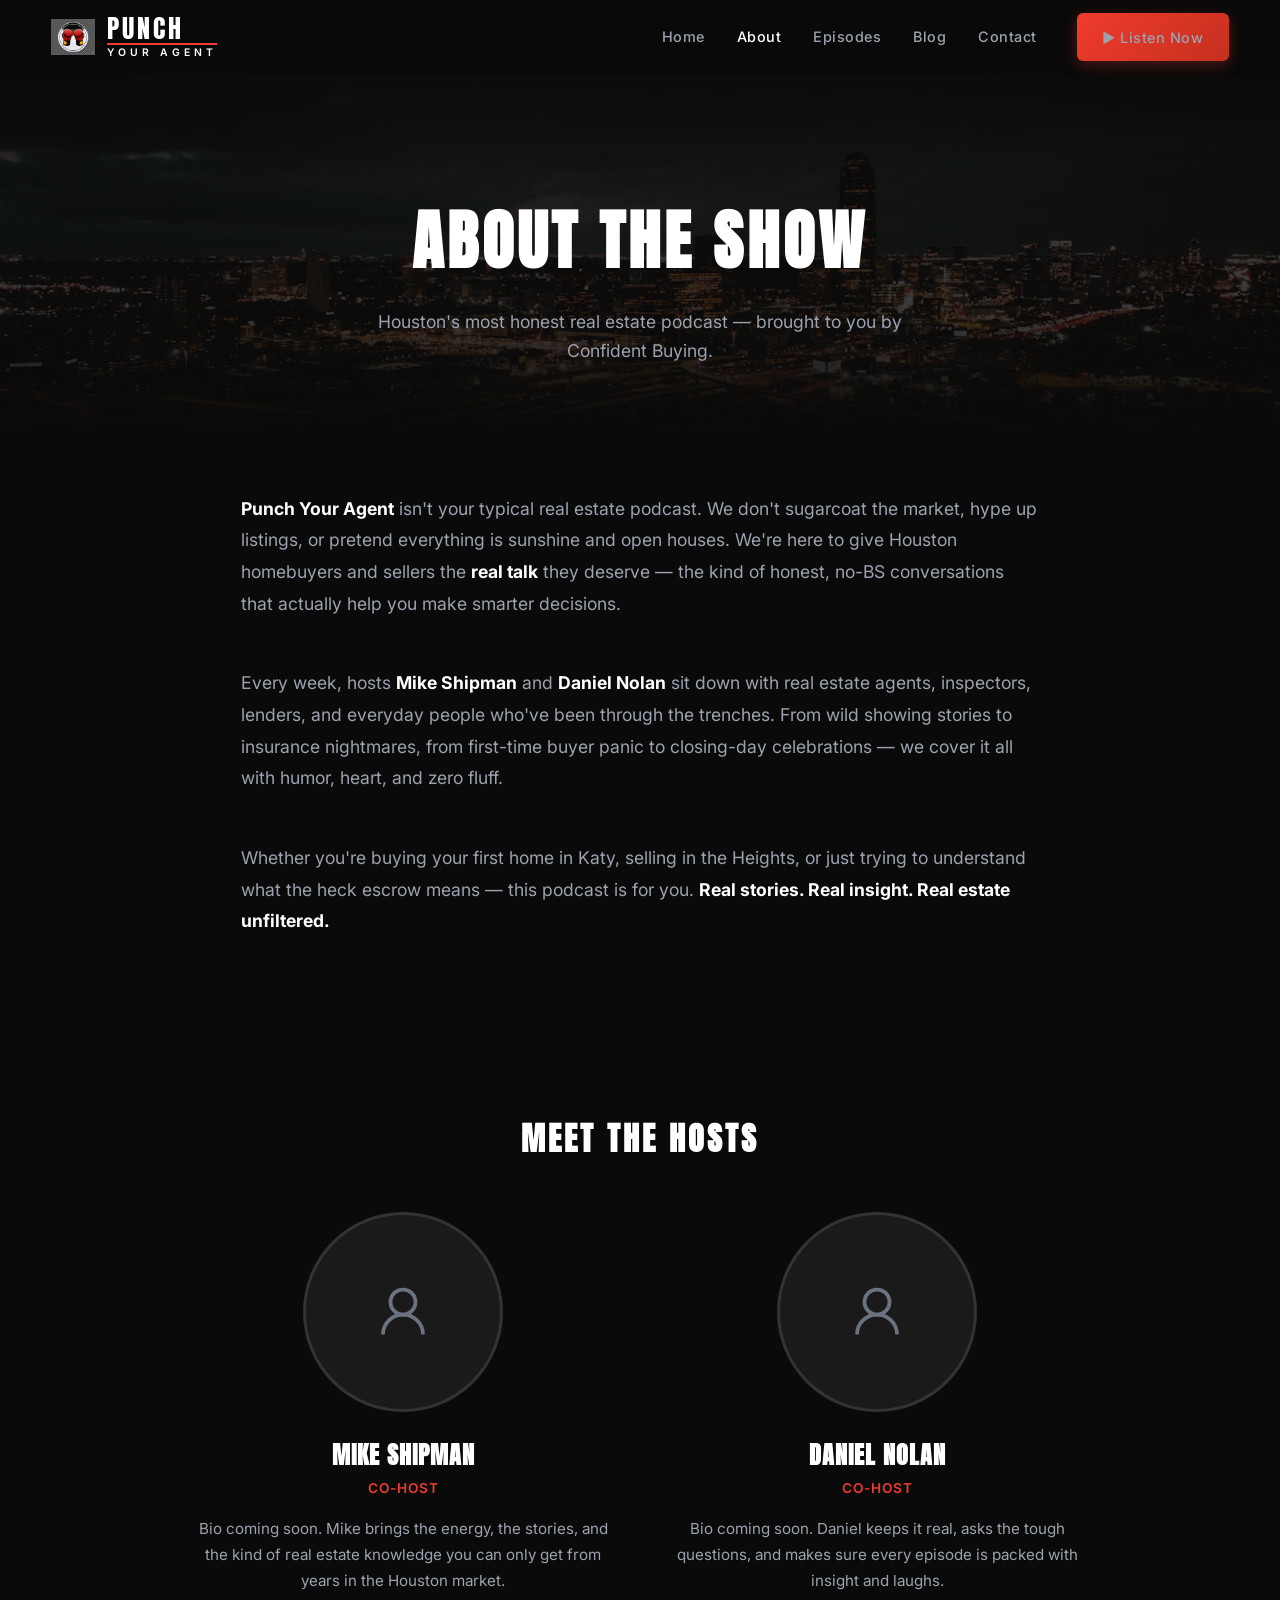
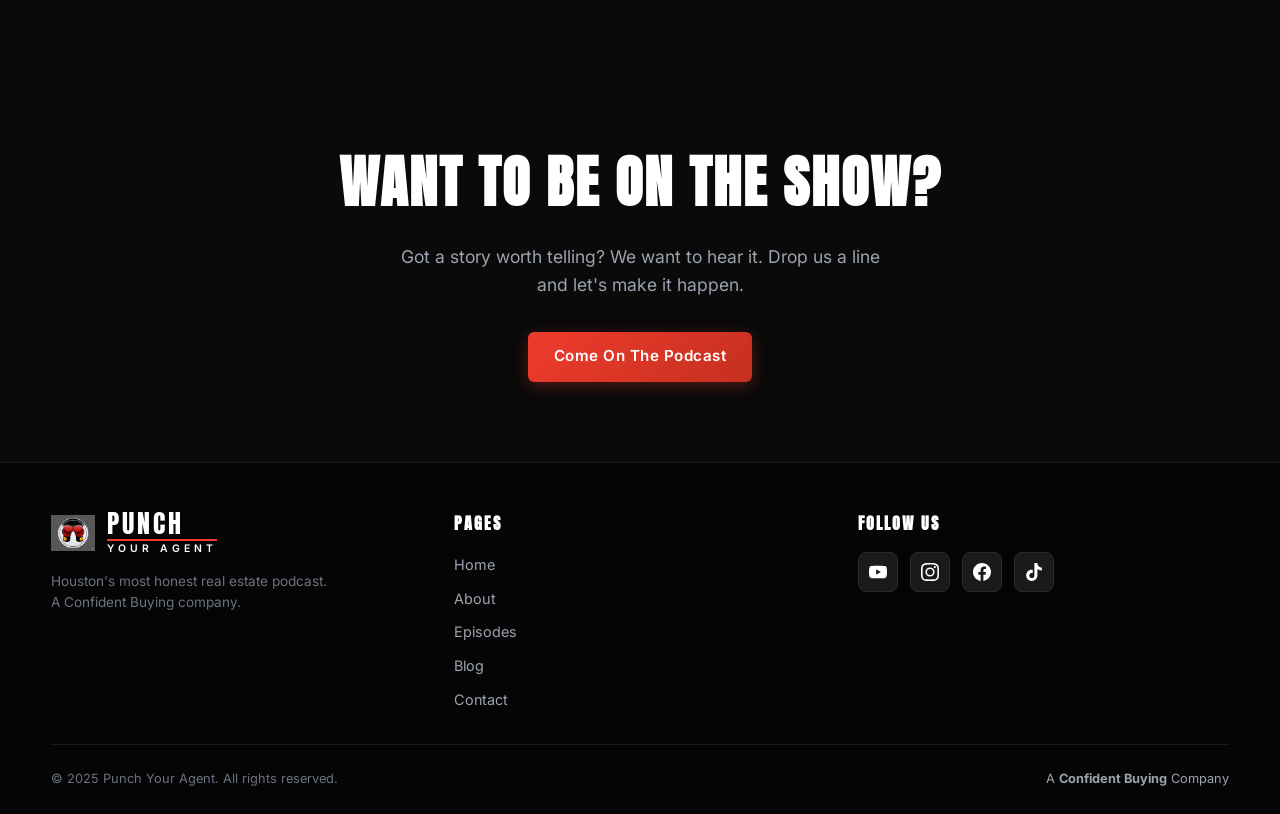
==== about.html @ 3500f193 "Initial commit: Punch Your Agent podcast website Static site for the Punch Your Agent Houston real e" ====
<!DOCTYPE html>
<html lang="en">
<head>
  <meta charset="UTF-8">
  <meta name="viewport" content="width=device-width, initial-scale=1.0">
  <title>About | Punch Your Agent — Houston Real Estate Podcast</title>
  <meta name="description" content="Meet Mike Shipman and Daniel Nolan, the hosts of Punch Your Agent — Houston's most honest real estate podcast from Confident Buying.">
  <meta property="og:title" content="About | Punch Your Agent">
  <meta property="og:description" content="Meet the hosts of Houston's most honest real estate podcast.">
  <meta property="og:type" content="website">
  <link rel="icon" href="images/logo-transparent.png" type="image/png">
  <link rel="preconnect" href="https://fonts.googleapis.com">
  <link rel="preconnect" href="https://fonts.gstatic.com" crossorigin>
  <link href="https://fonts.googleapis.com/css2?family=Anton&family=Inter:wght@400;500;600;700&family=Permanent+Marker&display=swap" rel="stylesheet">
  <link rel="stylesheet" href="css/styles.css">
</head>
<body>

  <!-- HEADER -->
  <header class="site-header" id="siteHeader">
    <nav class="nav">
      <a href="index.html" class="logo">
        <img class="logo-icon" src="images/logo-transparent.png" alt="Punch Your Agent logo">
        <div class="logo-text"><span class="logo-punch">PUNCH</span><span class="logo-agent">YOUR AGENT</span></div>
      </a>
      <ul class="nav-links">
        <li><a href="index.html">Home</a></li>
        <li><a href="about.html" class="active">About</a></li>
        <li><a href="episodes.html">Episodes</a></li>
        <li><a href="blog.html">Blog</a></li>
        <li><a href="contact.html">Contact</a></li>
        <li class="nav-cta"><a href="episodes.html" class="btn btn-primary">&#9654; Listen Now</a></li>
      </ul>
      <button class="mobile-menu-btn" id="mobileMenuBtn" aria-label="Toggle menu"><span></span><span></span><span></span></button>
    </nav>
    <div class="mobile-nav" id="mobileNav">
      <a href="index.html">Home</a><a href="about.html">About</a><a href="episodes.html">Episodes</a><a href="blog.html">Blog</a><a href="contact.html">Contact</a>
      <a href="episodes.html" class="btn btn-primary" style="margin-top:1rem;">&#9654; Listen Now</a>
    </div>
  </header>

  <!-- PAGE HERO -->
  <section class="page-hero">
    <img class="page-hero-bg" src="images/skyline2.avif" alt="" aria-hidden="true" loading="lazy">
    <div class="page-hero-content">
      <h1 class="page-title">About The Show</h1>
      <p class="page-subtitle">Houston's most honest real estate podcast &mdash; brought to you by Confident Buying.</p>
    </div>
  </section>

  <!-- ABOUT CONTENT -->
  <section class="about-content fade-in">
    <p class="about-text">
      <strong>Punch Your Agent</strong> isn't your typical real estate podcast. We don't sugarcoat the market, hype up listings, or pretend everything is sunshine and open houses. We're here to give Houston homebuyers and sellers the <strong>real talk</strong> they deserve &mdash; the kind of honest, no-BS conversations that actually help you make smarter decisions.
    </p>
    <p class="about-text">
      Every week, hosts <strong>Mike Shipman</strong> and <strong>Daniel Nolan</strong> sit down with real estate agents, inspectors, lenders, and everyday people who've been through the trenches. From wild showing stories to insurance nightmares, from first-time buyer panic to closing-day celebrations &mdash; we cover it all with humor, heart, and zero fluff.
    </p>
    <p class="about-text">
      Whether you're buying your first home in Katy, selling in the Heights, or just trying to understand what the heck escrow means &mdash; this podcast is for you. <strong>Real stories. Real insight. Real estate unfiltered.</strong>
    </p>
  </section>

  <!-- HOSTS -->
  <section class="hosts-section fade-in">
    <h2 class="hosts-title">Meet The Hosts</h2>
    <div class="hosts-grid">
      <div class="host-card">
        <div class="host-photo">
          <svg viewBox="0 0 24 24" fill="none" stroke="currentColor" stroke-width="1.5"><circle cx="12" cy="8" r="5"/><path d="M20 21a8 8 0 1 0-16 0"/></svg>
        </div>
        <h3 class="host-name">Mike Shipman</h3>
        <p class="host-role">Co-Host</p>
        <p class="host-bio">Bio coming soon. Mike brings the energy, the stories, and the kind of real estate knowledge you can only get from years in the Houston market.</p>
      </div>
      <div class="host-card">
        <div class="host-photo">
          <svg viewBox="0 0 24 24" fill="none" stroke="currentColor" stroke-width="1.5"><circle cx="12" cy="8" r="5"/><path d="M20 21a8 8 0 1 0-16 0"/></svg>
        </div>
        <h3 class="host-name">Daniel Nolan</h3>
        <p class="host-role">Co-Host</p>
        <p class="host-bio">Bio coming soon. Daniel keeps it real, asks the tough questions, and makes sure every episode is packed with insight and laughs.</p>
      </div>
    </div>
  </section>

  <!-- CTA -->
  <section class="cta-section fade-in">
    <h2 class="cta-title">WANT TO BE ON THE SHOW?</h2>
    <p class="cta-subtitle">Got a story worth telling? We want to hear it. Drop us a line and let's make it happen.</p>
    <div class="cta-buttons">
      <a href="contact.html?subject=podcast" class="btn btn-primary">Come On The Podcast</a>
    </div>
  </section>

  <!-- FOOTER -->
  <footer class="site-footer">
    <div class="footer-inner">
      <div class="footer-brand">
        <a href="index.html" class="logo">
          <img class="logo-icon" src="images/logo-transparent.png" alt="Punch Your Agent logo">
          <div class="logo-text"><span class="logo-punch">PUNCH</span><span class="logo-agent">YOUR AGENT</span></div>
        </a>
        <p>Houston's most honest real estate podcast. A Confident Buying company.</p>
      </div>
      <div class="footer-nav">
        <h4>Pages</h4>
        <ul><li><a href="index.html">Home</a></li><li><a href="about.html">About</a></li><li><a href="episodes.html">Episodes</a></li><li><a href="blog.html">Blog</a></li><li><a href="contact.html">Contact</a></li></ul>
      </div>
      <div class="footer-social">
        <h4>Follow Us</h4>
        <div class="social-links">
          <a href="https://youtube.com/punchyouragent" target="_blank" rel="noopener" class="social-link" aria-label="YouTube"><svg viewBox="0 0 24 24" fill="currentColor"><path d="M23.498 6.186a3.016 3.016 0 0 0-2.122-2.136C19.505 3.545 12 3.545 12 3.545s-7.505 0-9.377.505A3.017 3.017 0 0 0 .502 6.186C0 8.07 0 12 0 12s0 3.93.502 5.814a3.016 3.016 0 0 0 2.122 2.136c1.871.505 9.376.505 9.376.505s7.505 0 9.377-.505a3.015 3.015 0 0 0 2.122-2.136C24 15.93 24 12 24 12s0-3.93-.502-5.814zM9.545 15.568V8.432L15.818 12l-6.273 3.568z"/></svg></a>
          <a href="#" class="social-link" aria-label="Instagram"><svg viewBox="0 0 24 24" fill="currentColor"><path d="M12 2.163c3.204 0 3.584.012 4.85.07 3.252.148 4.771 1.691 4.919 4.919.058 1.265.069 1.645.069 4.849 0 3.205-.012 3.584-.069 4.849-.149 3.225-1.664 4.771-4.919 4.919-1.266.058-1.644.07-4.85.07-3.204 0-3.584-.012-4.849-.07-3.26-.149-4.771-1.699-4.919-4.92-.058-1.265-.07-1.644-.07-4.849 0-3.204.013-3.583.07-4.849.149-3.227 1.664-4.771 4.919-4.919 1.266-.057 1.645-.069 4.849-.069zM12 0C8.741 0 8.333.014 7.053.072 2.695.272.273 2.69.073 7.052.014 8.333 0 8.741 0 12c0 3.259.014 3.668.072 4.948.2 4.358 2.618 6.78 6.98 6.98C8.333 23.986 8.741 24 12 24c3.259 0 3.668-.014 4.948-.072 4.354-.2 6.782-2.618 6.979-6.98.059-1.28.073-1.689.073-4.948 0-3.259-.014-3.667-.072-4.947-.196-4.354-2.617-6.78-6.979-6.98C15.668.014 15.259 0 12 0zm0 5.838a6.162 6.162 0 1 0 0 12.324 6.162 6.162 0 0 0 0-12.324zM12 16a4 4 0 1 1 0-8 4 4 0 0 1 0 8zm6.406-11.845a1.44 1.44 0 1 0 0 2.881 1.44 1.44 0 0 0 0-2.881z"/></svg></a>
          <a href="#" class="social-link" aria-label="Facebook"><svg viewBox="0 0 24 24" fill="currentColor"><path d="M24 12.073c0-6.627-5.373-12-12-12s-12 5.373-12 12c0 5.99 4.388 10.954 10.125 11.854v-8.385H7.078v-3.47h3.047V9.43c0-3.007 1.792-4.669 4.533-4.669 1.312 0 2.686.235 2.686.235v2.953H15.83c-1.491 0-1.956.925-1.956 1.874v2.25h3.328l-.532 3.47h-2.796v8.385C19.612 23.027 24 18.062 24 12.073z"/></svg></a>
          <a href="#" class="social-link" aria-label="TikTok"><svg viewBox="0 0 24 24" fill="currentColor"><path d="M12.525.02c1.31-.02 2.61-.01 3.91-.02.08 1.53.63 3.09 1.75 4.17 1.12 1.11 2.7 1.62 4.24 1.79v4.03c-1.44-.05-2.89-.35-4.2-.97-.57-.26-1.1-.59-1.62-.93-.01 2.92.01 5.84-.02 8.75-.08 1.4-.54 2.79-1.35 3.94-1.31 1.92-3.58 3.17-5.91 3.21-1.43.08-2.86-.31-4.08-1.03-2.02-1.19-3.44-3.37-3.65-5.71-.02-.5-.03-1-.01-1.49.18-1.9 1.12-3.72 2.58-4.96 1.66-1.44 3.98-2.13 6.15-1.72.02 1.48-.04 2.96-.04 4.44-.99-.32-2.15-.23-3.02.37-.63.41-1.11 1.04-1.36 1.75-.21.51-.15 1.07-.14 1.61.24 1.64 1.82 3.02 3.5 2.87 1.12-.01 2.19-.66 2.77-1.61.19-.33.4-.67.41-1.06.1-1.79.06-3.57.07-5.36.01-4.03-.01-8.05.02-12.07z"/></svg></a>
        </div>
      </div>
    </div>
    <div class="footer-bottom">
      <p>&copy; 2025 Punch Your Agent. All rights reserved.</p>
      <p class="confident">A <strong>Confident Buying</strong> Company</p>
    </div>
  </footer>

  <script src="js/main.js"></script>
</body>
</html>
---- css/styles.css ----
/* ============================================
   PUNCH YOUR AGENT — Global Styles
   ============================================ */

/* ---------- RESET & VARIABLES ---------- */
:root {
  --black: #0a0a0a;
  --black-deep: #050505;
  --black-light: #141414;
  --red: #ef3b2d;
  --red-dark: #c5301f;
  --red-glow: rgba(239, 59, 45, 0.15);
  --gold: #f5b718;
  --gold-dark: #d49e14;
  --gold-glow: rgba(245, 183, 24, 0.15);
  --white: #ffffff;
  --gray: #9ca3af;
  --gray-dark: #6b7280;
  --gray-light: #d1d5db;
  --font-headline: 'Anton', sans-serif;
  --font-accent: 'Permanent Marker', cursive;
  --font-body: 'Inter', sans-serif;
}

*, *::before, *::after {
  margin: 0;
  padding: 0;
  box-sizing: border-box;
}

html {
  scroll-behavior: smooth;
}

body {
  font-family: var(--font-body);
  background-color: var(--black);
  color: var(--white);
  overflow-x: hidden;
  line-height: 1.6;
}

a {
  color: inherit;
  text-decoration: none;
}

img {
  max-width: 100%;
  height: auto;
  display: block;
}

ul, ol {
  list-style: none;
}

/* ---------- UTILITY ---------- */
.container {
  width: 100%;
  max-width: 1280px;
  margin: 0 auto;
  padding: 0 4%;
}

.sr-only {
  position: absolute;
  width: 1px;
  height: 1px;
  padding: 0;
  margin: -1px;
  overflow: hidden;
  clip: rect(0,0,0,0);
  border: 0;
}

/* ---------- BUTTONS ---------- */
.btn {
  display: inline-flex;
  align-items: center;
  gap: 0.5rem;
  padding: 0.8rem 1.6rem;
  border-radius: 6px;
  font-weight: 600;
  font-size: 0.95rem;
  font-family: var(--font-body);
  text-decoration: none;
  transition: all 0.25s ease;
  border: none;
  cursor: pointer;
  letter-spacing: 0.5px;
}

.btn-primary {
  background: linear-gradient(135deg, var(--red) 0%, var(--red-dark) 100%);
  color: var(--white);
  box-shadow: 0 4px 15px rgba(239, 59, 45, 0.3);
}

.btn-primary:hover {
  transform: translateY(-2px);
  box-shadow: 0 6px 25px rgba(239, 59, 45, 0.4);
}

.btn-outline {
  background: transparent;
  color: var(--white);
  border: 2px solid #3a3a3a;
}

.btn-outline:hover {
  border-color: var(--white);
  transform: translateY(-2px);
}

.btn-gold {
  background: linear-gradient(135deg, var(--gold) 0%, var(--gold-dark) 100%);
  color: var(--black);
  font-weight: 700;
}

.btn-gold:hover {
  transform: translateY(-2px);
  box-shadow: 0 6px 25px rgba(245, 183, 24, 0.3);
}

.btn-secondary {
  background-color: #2a2a2a;
  color: var(--white);
  border: 1px solid #3a3a3a;
}

.btn-secondary:hover {
  background-color: #3a3a3a;
  transform: translateY(-2px);
}

/* ---------- NAVIGATION ---------- */
.site-header {
  position: fixed;
  top: 0;
  left: 0;
  right: 0;
  z-index: 1000;
  background: rgba(10, 10, 10, 0.95);
  backdrop-filter: blur(10px);
  border-bottom: 1px solid transparent;
  transition: border-color 0.3s;
}

.site-header.scrolled {
  border-bottom-color: #222;
}

.nav {
  display: flex;
  justify-content: space-between;
  align-items: center;
  padding: 0.8rem 4%;
  max-width: 1400px;
  margin: 0 auto;
}

.logo {
  display: flex;
  align-items: center;
  gap: 0.75rem;
  text-decoration: none;
  z-index: 1001;
}

.logo-icon {
  width: 44px;
  height: 44px;
  flex-shrink: 0;
  object-fit: contain;
}

.logo-text {
  display: flex;
  flex-direction: column;
  line-height: 1;
}

.logo-punch {
  font-family: var(--font-headline);
  font-size: 1.6rem;
  color: var(--white);
  letter-spacing: 3px;
  text-transform: uppercase;
}

.logo-agent {
  font-family: var(--font-body);
  font-size: 0.65rem;
  color: var(--white);
  letter-spacing: 4px;
  text-transform: uppercase;
  border-top: 2px solid var(--red);
  padding-top: 3px;
  margin-top: 2px;
  font-weight: 600;
}

.nav-links {
  display: flex;
  align-items: center;
  gap: 2rem;
}

.nav-links a {
  color: var(--gray);
  font-size: 0.9rem;
  font-weight: 500;
  transition: color 0.2s;
  letter-spacing: 0.5px;
}

.nav-links a:hover,
.nav-links a.active {
  color: var(--white);
}

.nav-cta {
  margin-left: 0.5rem;
}

/* Mobile menu */
.mobile-menu-btn {
  display: none;
  flex-direction: column;
  gap: 5px;
  background: none;
  border: none;
  cursor: pointer;
  padding: 5px;
  z-index: 1001;
}

.mobile-menu-btn span {
  width: 26px;
  height: 3px;
  background-color: var(--white);
  border-radius: 2px;
  transition: all 0.3s;
}

.mobile-menu-btn.active span:nth-child(1) {
  transform: rotate(45deg) translate(5px, 6px);
}

.mobile-menu-btn.active span:nth-child(2) {
  opacity: 0;
}

.mobile-menu-btn.active span:nth-child(3) {
  transform: rotate(-45deg) translate(5px, -6px);
}

.mobile-nav {
  display: none;
  position: fixed;
  top: 0;
  left: 0;
  right: 0;
  bottom: 0;
  background: rgba(5, 5, 5, 0.98);
  z-index: 999;
  flex-direction: column;
  justify-content: center;
  align-items: center;
  gap: 2rem;
}

.mobile-nav.open {
  display: flex;
}

.mobile-nav a {
  font-family: var(--font-headline);
  font-size: 2rem;
  letter-spacing: 3px;
  color: var(--white);
  transition: color 0.2s;
}

.mobile-nav a:hover {
  color: var(--red);
}

/* ---------- TICKER ---------- */
.ticker-wrapper {
  background-color: var(--gold);
  overflow: hidden;
  padding: 0.6rem 0;
  margin-top: 62px; /* header height offset */
}

.ticker {
  display: flex;
  animation: tickerScroll 40s linear infinite;
}

.ticker:hover {
  animation-play-state: paused;
}

.ticker-content {
  display: flex;
  align-items: center;
  gap: 2.5rem;
  flex-shrink: 0;
  padding-right: 2.5rem;
}

.ticker-item {
  display: flex;
  align-items: center;
  gap: 0.75rem;
  white-space: nowrap;
  font-size: 0.8rem;
  font-weight: 700;
  letter-spacing: 1px;
  color: var(--black);
  text-transform: uppercase;
}

.ticker-sep {
  color: var(--black);
  font-size: 1rem;
  opacity: 0.3;
}

.ticker-mic {
  display: inline-flex;
  align-items: center;
}

.ticker-mic svg {
  width: 14px;
  height: 14px;
  color: var(--black);
  opacity: 0.6;
}

@keyframes tickerScroll {
  0% { transform: translateX(0); }
  100% { transform: translateX(-50%); }
}

/* ---------- HERO ---------- */
.hero-wrapper {
  position: relative;
  overflow: hidden;
  box-shadow: inset 0 0 200px rgba(0,0,0,0.4);
}

.hero-wrapper-bg {
  position: absolute;
  top: 0;
  left: 0;
  right: 0;
  bottom: 0;
  z-index: 0;
}

.hero-wrapper-bg img {
  width: 100%;
  height: 100%;
  object-fit: cover;
  object-position: center bottom;
  opacity: 0.25;
}

.hero-wrapper-bg::after {
  content: '';
  position: absolute;
  top: 0;
  left: 0;
  right: 0;
  bottom: 0;
  background: linear-gradient(
    180deg,
    rgba(10, 10, 10, 0.7) 0%,
    rgba(10, 10, 10, 0.35) 40%,
    rgba(10, 10, 10, 0.3) 60%,
    var(--black) 100%
  );
}

.hero-wrapper-glow {
  position: absolute;
  top: 5%;
  right: -5%;
  width: 75%;
  height: 90%;
  background: radial-gradient(ellipse at 60% 50%, rgba(220, 120, 30, 0.25) 0%, rgba(239, 59, 45, 0.12) 35%, transparent 65%);
  filter: blur(50px);
  z-index: 1;
  pointer-events: none;
}

.hero {
  position: relative;
  min-height: auto;
  padding: 4rem 4% 4rem;
  display: grid;
  grid-template-columns: 1fr 1fr;
  gap: 2rem;
  align-items: center;
  overflow: hidden;
  max-width: 1400px;
  margin: 0 auto;
  z-index: 2;
}

.hero-bg-glow {
  display: none;
}

.hero-content {
  position: relative;
  z-index: 10;
}

.hero-badges {
  display: flex;
  align-items: center;
  gap: 0.75rem;
  margin-bottom: 1.5rem;
  flex-wrap: wrap;
}

.badge-pill {
  background-color: var(--gold);
  color: var(--black);
  padding: 0.4rem 1rem;
  font-size: 0.75rem;
  font-weight: 700;
  letter-spacing: 1.5px;
  text-transform: uppercase;
  border-radius: 50px;
}

.badge-script {
  font-family: var(--font-accent);
  font-size: 1.6rem;
  color: var(--red);
  transform: rotate(-3deg);
  display: inline-block;
}

.hero-headline {
  font-family: var(--font-headline);
  font-size: clamp(3.2rem, 7vw, 5.5rem);
  line-height: 0.95;
  letter-spacing: 2px;
  margin-bottom: 1.5rem;
  text-transform: uppercase;
}

.hero-headline .highlight {
  color: var(--red);
}

.hero-subtext {
  font-size: 1.05rem;
  line-height: 1.7;
  color: var(--gray);
  max-width: 440px;
  margin-bottom: 2rem;
}

.hero-subtext strong {
  color: var(--gold);
  font-weight: 600;
}

.hero-ctas {
  display: flex;
  gap: 1rem;
  margin-bottom: 2.5rem;
  flex-wrap: wrap;
}

.platforms-label {
  font-size: 0.7rem;
  letter-spacing: 2px;
  text-transform: uppercase;
  color: var(--gray-dark);
  margin-bottom: 0.75rem;
}

.platforms {
  display: flex;
  gap: 0.75rem;
  flex-wrap: wrap;
}

.platform-btn {
  display: flex;
  align-items: center;
  gap: 0.5rem;
  background-color: rgba(26, 26, 26, 0.8);
  border: 1px solid #2a2a2a;
  padding: 0.55rem 1rem;
  border-radius: 6px;
  color: var(--white);
  font-size: 0.85rem;
  font-weight: 500;
  transition: all 0.2s;
}

.platform-btn:hover {
  background-color: #2a2a2a;
  transform: translateY(-2px);
}

.platform-btn svg {
  width: 20px;
  height: 20px;
  flex-shrink: 0;
}

/* ---------- HERO VISUAL ---------- */
.hero-visual {
  position: relative;
  z-index: 5;
  display: flex;
  justify-content: center;
  align-items: center;
}

.hero-illustration {
  position: relative;
  width: 100%;
  max-width: 870px;
  overflow: visible;
}

.hero-character {
  width: 100%;
  position: relative;
  z-index: 10;
  filter: drop-shadow(0 10px 30px rgba(0,0,0,0.6));
}

.hero-skyline {
  display: none; /* skyline now in hero-wrapper-bg */
}

.tagline-overlay {
  position: absolute;
  bottom: -5%;
  left: 50%;
  transform: translateX(-50%);
  text-align: center;
  z-index: 20;
  white-space: nowrap;
}

.tagline {
  font-family: var(--font-accent);
  font-size: clamp(1.1rem, 2.8vw, 1.7rem);
  color: var(--gold);
  text-shadow: 2px 2px 10px rgba(0,0,0,0.95), 0 0 30px rgba(0,0,0,0.7);
  line-height: 1.4;
}

.tagline-swoosh {
  display: block;
  margin: 0.25rem auto 0;
  width: 80px;
  height: auto;
  color: var(--gold);
  opacity: 0.7;
}

.hero-circle {
  position: absolute;
  top: 50%;
  left: 50%;
  transform: translate(-50%, -50%);
  width: 95%;
  padding-bottom: 95%;
  border-radius: 50%;
  background: radial-gradient(circle, var(--gold) 0%, var(--gold-dark) 100%);
  box-shadow: 0 0 80px rgba(245, 183, 24, 0.25), 0 0 150px rgba(245, 183, 24, 0.1);
  z-index: 1;
}

.waveform {
  position: absolute;
  bottom: 2%;
  left: 3%;
  right: 3%;
  height: 65px;
  display: flex;
  align-items: flex-end;
  justify-content: center;
  gap: 4px;
  opacity: 0.9;
  z-index: 8;
}

.waveform-bar {
  width: 4px;
  background: linear-gradient(to top, var(--gold) 0%, rgba(245, 183, 24, 0.6) 100%);
  border-radius: 2px;
  animation: waveAnim 1.2s ease-in-out infinite;
}

@keyframes waveAnim {
  0%, 100% { transform: scaleY(0.3); }
  50% { transform: scaleY(1); }
}

/* ---------- HERO BURST ---------- */
.hero-burst {
  position: absolute;
  width: 110%;
  padding-bottom: 110%;
  top: 50%;
  left: 50%;
  transform: translate(-50%, -50%);
  background: radial-gradient(circle, rgba(245,183,24,0.5) 0%, rgba(245,183,24,0.15) 40%, transparent 70%);
  border-radius: 50%;
  z-index: 0;
  filter: blur(30px);
}

/* ---------- HERO BRUSHSTROKE ---------- */
.brush-stroke {
  position: absolute;
  left: -20px;
  right: -20px;
  bottom: -10px;
  height: 80px;
  background: linear-gradient(90deg, #6b0d0d, #9b1212 45%, #c11b1b 100%);
  transform: skewY(-4deg);
  border-radius: 12px;
  z-index: 15;
  box-shadow: 0 15px 40px rgba(0,0,0,0.4);
}

.brush-copy {
  position: absolute;
  bottom: 5px;
  left: 50%;
  transform: translateX(-50%) rotate(-2deg);
  font-family: var(--font-accent);
  font-size: clamp(1rem, 2vw, 1.5rem);
  color: #fff;
  z-index: 16;
  text-shadow: 2px 2px 8px rgba(0,0,0,0.4);
  white-space: nowrap;
}

.brush-copy .yellow {
  color: var(--gold);
}

/* ---------- HERO BADGE ---------- */
.hero-badge {
  position: absolute;
  right: -10px;
  bottom: 80px;
  width: 130px;
  height: 130px;
  background: var(--gold);
  border-radius: 50%;
  display: flex;
  flex-direction: column;
  align-items: center;
  justify-content: center;
  text-align: center;
  font-family: var(--font-headline);
  color: #111;
  transform: rotate(-8deg);
  box-shadow: 0 15px 40px rgba(0,0,0,0.3);
  z-index: 20;
  animation: badgePulse 3s ease-in-out infinite;
}

.hero-badge .small {
  font-size: 0.75rem;
  text-transform: uppercase;
  letter-spacing: 1px;
}

.hero-badge .big {
  font-size: 1.6rem;
  text-transform: uppercase;
  line-height: 1;
}

@keyframes badgePulse {
  0%, 100% { transform: rotate(-8deg) scale(1); }
  50% { transform: rotate(-8deg) scale(1.05); }
}

/* ---------- HERO ATMOSPHERE ---------- */
.hero::after {
  content: '';
  position: absolute;
  bottom: 0;
  left: 0;
  right: 0;
  height: 300px;
  background: linear-gradient(180deg, transparent 0%, rgba(139,0,0,0.2) 100%);
  pointer-events: none;
  z-index: 1;
}

.hero-wrapper::before {
  content: '';
  position: absolute;
  inset: 0;
  background: url('data:image/svg+xml,<svg xmlns="http://www.w3.org/2000/svg" width="200" height="200"><filter id="n"><feTurbulence type="fractalNoise" baseFrequency="0.65" numOctaves="3"/></filter><rect width="200" height="200" filter="url(%23n)" opacity="0.5"/></svg>') repeat;
  opacity: 0.04;
  pointer-events: none;
  z-index: 100;
}

/* ---------- ENHANCED HOVER ---------- */
.btn-primary:hover {
  transform: translateY(-2px);
  box-shadow: 0 15px 40px rgba(239,59,45,0.3);
}

/* ---------- LATEST EPISODE ---------- */
.latest-episode {
  padding: 5rem 4%;
  background: var(--black-deep);
  position: relative;
}

.latest-episode::before {
  content: '';
  position: absolute;
  top: 0;
  left: 0;
  right: 0;
  height: 1px;
  background: linear-gradient(90deg, transparent, #333, transparent);
}

.section-header {
  text-align: center;
  margin-bottom: 3rem;
}

.section-title {
  font-family: var(--font-headline);
  font-size: clamp(2rem, 4vw, 2.8rem);
  letter-spacing: 3px;
  text-transform: uppercase;
  display: inline-flex;
  align-items: center;
  gap: 1rem;
}

.section-title .arrow {
  color: var(--red);
  font-size: 1.5rem;
}

.episode-player {
  max-width: 900px;
  margin: 0 auto;
}

.video-wrapper {
  position: relative;
  width: 100%;
  padding-bottom: 56.25%;
  border-radius: 12px;
  overflow: hidden;
  background: #111;
  box-shadow: 0 20px 60px rgba(0,0,0,0.5);
}

.video-wrapper iframe {
  position: absolute;
  top: 0;
  left: 0;
  width: 100%;
  height: 100%;
  border: none;
}

.episode-info {
  text-align: center;
  margin-top: 1.5rem;
}

.episode-number {
  font-family: var(--font-headline);
  font-size: 0.9rem;
  color: var(--red);
  letter-spacing: 2px;
  text-transform: uppercase;
  margin-bottom: 0.5rem;
}

.episode-title-main {
  font-family: var(--font-headline);
  font-size: 1.5rem;
  letter-spacing: 1px;
  margin-bottom: 0.5rem;
}

.episode-desc {
  color: var(--gray);
  font-size: 0.95rem;
  max-width: 600px;
  margin: 0 auto;
}

/* ---------- FEATURES / WHAT YOU'LL GET ---------- */
.features {
  padding: 5rem 4%;
  position: relative;
  background: #111111;
  border-top: 1px solid #222;
  border-bottom: 1px solid #222;
}

.features-grid {
  display: grid;
  grid-template-columns: repeat(4, 1fr);
  gap: 1.5rem;
  max-width: 1280px;
  margin: 0 auto;
}

.feature-card {
  background-color: #ef3b2d !important;
  border: 1px solid #c5301f;
  border-radius: 12px;
  padding: 2rem 1.5rem;
  text-align: center;
  transition: all 0.3s;
  position: relative;
  overflow: hidden;
  color: #0a0a0a !important;
}

.feature-card::before {
  content: '';
  position: absolute;
  top: 0;
  left: 0;
  right: 0;
  height: 3px;
}

.feature-card.border-red::before { background: var(--red); }
.feature-card.border-gold::before { background: var(--gold); }

.feature-card:hover {
  transform: translateY(-8px);
  border-color: rgba(255,255,255,0.15);
}

.feature-icon {
  width: 120px;
  height: 120px;
  margin: 0 auto 1.25rem;
  border-radius: 12px;
  display: flex;
  align-items: center;
  justify-content: center;
}

.feature-icon.red { background-color: transparent; }
.feature-icon.gold { background-color: transparent; }

.feature-icon img {
  width: 100%;
  height: 100%;
  object-fit: contain;
}

.feature-icon svg {
  width: 28px;
  height: 28px;
}

.feature-icon.red svg { color: var(--red); }
.feature-icon.gold svg { color: var(--gold); }

.feature-title {
  font-family: var(--font-headline);
  font-size: 1.3rem;
  letter-spacing: 1px;
  margin-bottom: 0.75rem;
  text-transform: uppercase;
}

.feature-desc {
  font-size: 0.9rem;
  color: #0a0a0a !important;
  line-height: 1.6;
}

/* ---------- CTA SECTION ---------- */
.cta-section {
  padding: 5rem 4%;
  text-align: center;
  position: relative;
  overflow: hidden;
}

.cta-section-bg {
  position: absolute;
  top: 0;
  left: 0;
  right: 0;
  bottom: 0;
  z-index: 0;
}

.cta-section-bg img {
  width: 100%;
  height: 100%;
  object-fit: cover;
  opacity: 0.1;
}

.cta-section-bg::after {
  content: '';
  position: absolute;
  top: 0;
  left: 0;
  right: 0;
  bottom: 0;
  background: linear-gradient(180deg, var(--black) 0%, rgba(10,10,10,0.7) 50%, var(--black) 100%);
}

.cta-section > *:not(.cta-section-bg) {
  position: relative;
  z-index: 1;
}

.cta-title {
  font-family: var(--font-headline);
  font-size: clamp(2rem, 5vw, 3.5rem);
  letter-spacing: 2px;
  margin-bottom: 1rem;
  text-transform: uppercase;
}

.cta-subtitle {
  font-size: 1.1rem;
  color: var(--gray);
  margin-bottom: 2rem;
  max-width: 500px;
  margin-left: auto;
  margin-right: auto;
}

.cta-buttons {
  display: flex;
  justify-content: center;
  gap: 1rem;
  flex-wrap: wrap;
}

/* ---------- FOOTER ---------- */
.site-footer {
  background: var(--black-deep);
  border-top: 1px solid #1a1a1a;
  padding: 3rem 4% 1.5rem;
}

.footer-inner {
  max-width: 1280px;
  margin: 0 auto;
  display: grid;
  grid-template-columns: 1fr 1fr 1fr;
  gap: 2rem;
  padding-bottom: 2rem;
  border-bottom: 1px solid #1a1a1a;
}

.footer-brand .logo {
  margin-bottom: 1rem;
}

.footer-brand p {
  color: var(--gray-dark);
  font-size: 0.85rem;
  line-height: 1.6;
  max-width: 280px;
}

.footer-nav h4,
.footer-social h4 {
  font-family: var(--font-headline);
  font-size: 1rem;
  letter-spacing: 2px;
  margin-bottom: 1rem;
  text-transform: uppercase;
}

.footer-nav ul {
  display: flex;
  flex-direction: column;
  gap: 0.5rem;
}

.footer-nav a {
  color: var(--gray);
  font-size: 0.9rem;
  transition: color 0.2s;
}

.footer-nav a:hover {
  color: var(--white);
}

.social-links {
  display: flex;
  gap: 0.75rem;
}

.social-link {
  width: 40px;
  height: 40px;
  border-radius: 8px;
  background: #1a1a1a;
  border: 1px solid #2a2a2a;
  display: flex;
  align-items: center;
  justify-content: center;
  transition: all 0.2s;
}

.social-link:hover {
  background: #2a2a2a;
  transform: translateY(-2px);
}

.social-link svg {
  width: 18px;
  height: 18px;
  color: var(--white);
}

.footer-bottom {
  max-width: 1280px;
  margin: 0 auto;
  padding-top: 1.5rem;
  display: flex;
  justify-content: space-between;
  align-items: center;
  flex-wrap: wrap;
  gap: 1rem;
}

.footer-bottom p {
  color: var(--gray-dark);
  font-size: 0.8rem;
}

.footer-bottom .confident {
  color: var(--gray);
  font-size: 0.8rem;
}

/* ---------- PAGE HERO BANNER ---------- */
.page-hero {
  position: relative;
  padding: 8rem 4% 4rem;
  text-align: center;
  overflow: hidden;
  margin-top: 62px;
}

.page-hero-bg {
  position: absolute;
  top: 0;
  left: 0;
  right: 0;
  bottom: 0;
  object-fit: cover;
  width: 100%;
  height: 100%;
  opacity: 0.2;
  z-index: 0;
}

.page-hero::after {
  content: '';
  position: absolute;
  top: 0;
  left: 0;
  right: 0;
  bottom: 0;
  background: linear-gradient(180deg, var(--black) 0%, transparent 30%, transparent 70%, var(--black) 100%);
  z-index: 1;
}

.page-hero-content {
  position: relative;
  z-index: 10;
}

.page-title {
  font-family: var(--font-headline);
  font-size: clamp(2.5rem, 6vw, 4rem);
  letter-spacing: 4px;
  text-transform: uppercase;
  margin-bottom: 1rem;
}

.page-subtitle {
  font-size: 1.1rem;
  color: var(--gray);
  max-width: 550px;
  margin: 0 auto;
}

/* ---------- EPISODES GRID ---------- */
.episodes-section {
  padding: 4rem 4%;
}

.episodes-grid {
  display: grid;
  grid-template-columns: repeat(3, 1fr);
  gap: 2rem;
  max-width: 1280px;
  margin: 0 auto;
}

.episode-card {
  background: var(--black-light);
  border: 1px solid #222;
  border-radius: 12px;
  overflow: hidden;
  transition: all 0.3s;
}

.episode-card:hover {
  transform: translateY(-5px);
  border-color: #333;
  box-shadow: 0 10px 30px rgba(0,0,0,0.3);
}

.episode-card-thumb {
  position: relative;
  width: 100%;
  aspect-ratio: 16/9;
  overflow: hidden;
  background: #111;
}

.episode-card-thumb img {
  width: 100%;
  height: 100%;
  object-fit: cover;
  transition: transform 0.3s;
}

.episode-card:hover .episode-card-thumb img {
  transform: scale(1.05);
}

.episode-badge {
  position: absolute;
  top: 0.75rem;
  left: 0.75rem;
  background: var(--red);
  color: var(--white);
  font-family: var(--font-headline);
  font-size: 0.75rem;
  letter-spacing: 1px;
  padding: 0.3rem 0.6rem;
  border-radius: 4px;
}

.play-overlay {
  position: absolute;
  top: 50%;
  left: 50%;
  transform: translate(-50%, -50%);
  width: 50px;
  height: 50px;
  background: rgba(239, 59, 45, 0.9);
  border-radius: 50%;
  display: flex;
  align-items: center;
  justify-content: center;
  opacity: 0;
  transition: opacity 0.3s;
}

.episode-card:hover .play-overlay {
  opacity: 1;
}

.play-overlay svg {
  width: 20px;
  height: 20px;
  color: var(--white);
  margin-left: 2px;
}

.episode-card-body {
  padding: 1.25rem;
}

.episode-card-title {
  font-family: var(--font-headline);
  font-size: 1.1rem;
  letter-spacing: 0.5px;
  line-height: 1.3;
  text-transform: uppercase;
}

/* ---------- SINGLE EPISODE PAGE ---------- */
.episode-single {
  padding: 2rem 4% 4rem;
  max-width: 1000px;
  margin: 0 auto;
  margin-top: 62px;
}

.episode-single .video-wrapper {
  margin-bottom: 2rem;
}

.episode-meta {
  margin-bottom: 2rem;
}

.episode-meta .episode-number {
  font-size: 1rem;
}

.episode-meta h1 {
  font-family: var(--font-headline);
  font-size: clamp(1.5rem, 4vw, 2.5rem);
  letter-spacing: 1px;
  margin-bottom: 1rem;
  text-transform: uppercase;
}

.episode-meta .description {
  color: var(--gray);
  font-size: 1rem;
  line-height: 1.7;
}

.highlights-section {
  margin: 3rem 0;
  padding: 2rem;
  background: var(--black-light);
  border: 1px solid #222;
  border-radius: 12px;
}

.highlights-section h2 {
  font-family: var(--font-headline);
  font-size: 1.5rem;
  letter-spacing: 2px;
  margin-bottom: 1.5rem;
  text-transform: uppercase;
}

.highlights-grid {
  display: grid;
  grid-template-columns: repeat(3, 1fr);
  gap: 1rem;
}

.highlight-placeholder {
  aspect-ratio: 4/3;
  background: #1a1a1a;
  border: 2px dashed #333;
  border-radius: 8px;
  display: flex;
  align-items: center;
  justify-content: center;
  color: var(--gray-dark);
  font-size: 0.85rem;
}

.more-episodes {
  padding: 4rem 4%;
  background: var(--black-deep);
}

.more-episodes-grid {
  display: grid;
  grid-template-columns: repeat(4, 1fr);
  gap: 1.5rem;
  max-width: 1280px;
  margin: 0 auto;
}

/* ---------- ABOUT PAGE ---------- */
.about-content {
  padding: 4rem 4%;
  max-width: 900px;
  margin: 0 auto;
}

.about-text {
  font-size: 1.1rem;
  color: var(--gray);
  line-height: 1.8;
  margin-bottom: 3rem;
}

.about-text strong {
  color: var(--white);
}

.hosts-section {
  padding: 4rem 4%;
}

.hosts-title {
  font-family: var(--font-headline);
  font-size: 2rem;
  letter-spacing: 3px;
  text-align: center;
  margin-bottom: 3rem;
  text-transform: uppercase;
}

.hosts-grid {
  display: grid;
  grid-template-columns: 1fr 1fr;
  gap: 3rem;
  max-width: 900px;
  margin: 0 auto;
}

.host-card {
  text-align: center;
}

.host-photo {
  width: 200px;
  height: 200px;
  border-radius: 50%;
  background: #1a1a1a;
  border: 3px solid #333;
  margin: 0 auto 1.5rem;
  display: flex;
  align-items: center;
  justify-content: center;
  overflow: hidden;
}

.host-photo svg {
  width: 60px;
  height: 60px;
  color: var(--gray-dark);
}

.host-name {
  font-family: var(--font-headline);
  font-size: 1.5rem;
  letter-spacing: 1px;
  margin-bottom: 0.25rem;
  text-transform: uppercase;
}

.host-role {
  color: var(--red);
  font-size: 0.85rem;
  font-weight: 600;
  letter-spacing: 1px;
  text-transform: uppercase;
  margin-bottom: 1rem;
}

.host-bio {
  color: var(--gray);
  font-size: 0.95rem;
  line-height: 1.7;
}

/* ---------- BLOG ---------- */
.blog-section {
  padding: 4rem 4%;
}

.blog-grid {
  display: grid;
  grid-template-columns: repeat(3, 1fr);
  gap: 2rem;
  max-width: 1280px;
  margin: 0 auto;
}

.blog-card {
  background: var(--black-light);
  border: 1px solid #222;
  border-radius: 12px;
  overflow: hidden;
  transition: all 0.3s;
}

.blog-card:hover {
  transform: translateY(-5px);
  border-color: #333;
}

.blog-card-thumb {
  width: 100%;
  aspect-ratio: 16/9;
  background: linear-gradient(135deg, #1a1a1a, #111);
  display: flex;
  align-items: center;
  justify-content: center;
}

.blog-card-thumb svg {
  width: 40px;
  height: 40px;
  color: var(--gray-dark);
}

.blog-card-body {
  padding: 1.5rem;
}

.blog-card-date {
  font-size: 0.8rem;
  color: var(--gray-dark);
  margin-bottom: 0.5rem;
}

.blog-card-title {
  font-family: var(--font-headline);
  font-size: 1.15rem;
  letter-spacing: 0.5px;
  margin-bottom: 0.75rem;
  text-transform: uppercase;
  line-height: 1.3;
}

.blog-card-excerpt {
  color: var(--gray);
  font-size: 0.9rem;
  line-height: 1.6;
}

/* Blog post */
.blog-post {
  padding: 2rem 4% 4rem;
  max-width: 800px;
  margin: 0 auto;
  margin-top: 62px;
}

.blog-post-hero {
  width: 100%;
  aspect-ratio: 16/9;
  background: linear-gradient(135deg, #1a1a1a, #111);
  border-radius: 12px;
  margin-bottom: 2rem;
  display: flex;
  align-items: center;
  justify-content: center;
}

.blog-post-meta {
  margin-bottom: 2rem;
}

.blog-post-meta .date {
  color: var(--gray-dark);
  font-size: 0.85rem;
  margin-bottom: 0.5rem;
}

.blog-post-meta h1 {
  font-family: var(--font-headline);
  font-size: clamp(1.5rem, 4vw, 2.5rem);
  letter-spacing: 1px;
  text-transform: uppercase;
  margin-bottom: 0.5rem;
}

.blog-post-meta .author {
  color: var(--gray);
  font-size: 0.9rem;
}

.blog-post-body {
  color: var(--gray-light);
  font-size: 1.05rem;
  line-height: 1.8;
}

.blog-post-body h2 {
  font-family: var(--font-headline);
  font-size: 1.5rem;
  color: var(--white);
  letter-spacing: 1px;
  margin: 2rem 0 1rem;
  text-transform: uppercase;
}

.blog-post-body p {
  margin-bottom: 1.25rem;
}

.blog-post-body ul {
  list-style: disc;
  padding-left: 1.5rem;
  margin-bottom: 1.25rem;
}

.blog-post-body li {
  margin-bottom: 0.5rem;
}

/* ---------- CONTACT ---------- */
.contact-section {
  padding: 4rem 4%;
  max-width: 700px;
  margin: 0 auto;
}

.contact-form {
  display: flex;
  flex-direction: column;
  gap: 1.5rem;
}

.form-group {
  display: flex;
  flex-direction: column;
  gap: 0.5rem;
}

.form-group label {
  font-size: 0.85rem;
  font-weight: 600;
  letter-spacing: 0.5px;
  text-transform: uppercase;
  color: var(--gray);
}

.form-group input,
.form-group select,
.form-group textarea {
  background: var(--black-light);
  border: 1px solid #333;
  border-radius: 8px;
  padding: 0.85rem 1rem;
  color: var(--white);
  font-family: var(--font-body);
  font-size: 1rem;
  transition: border-color 0.2s;
}

.form-group input:focus,
.form-group select:focus,
.form-group textarea:focus {
  outline: none;
  border-color: var(--red);
}

.form-group textarea {
  min-height: 150px;
  resize: vertical;
}

.form-group select {
  appearance: none;
  background-image: url("data:image/svg+xml,%3Csvg xmlns='http://www.w3.org/2000/svg' width='12' height='12' viewBox='0 0 12 12'%3E%3Cpath fill='%239ca3af' d='M6 8L1 3h10z'/%3E%3C/svg%3E");
  background-repeat: no-repeat;
  background-position: right 1rem center;
  padding-right: 2.5rem;
}

.form-submit {
  align-self: flex-start;
}

.contact-alt {
  margin-top: 2rem;
  padding-top: 2rem;
  border-top: 1px solid #222;
  text-align: center;
}

.contact-alt p {
  color: var(--gray);
  font-size: 0.95rem;
}

.contact-alt a {
  color: var(--red);
  font-weight: 600;
}

.contact-alt a:hover {
  text-decoration: underline;
}

/* ---------- SCROLL ANIMATIONS ---------- */
.fade-in {
  opacity: 0;
  transform: translateY(30px);
  transition: opacity 0.6s ease, transform 0.6s ease;
}

.fade-in.visible {
  opacity: 1;
  transform: translateY(0);
}

/* ---------- RESPONSIVE ---------- */
@media (max-width: 1024px) {
  .features-grid {
    grid-template-columns: repeat(2, 1fr);
  }

  .more-episodes-grid {
    grid-template-columns: repeat(2, 1fr);
  }
}

@media (max-width: 900px) {
  .hero {
    grid-template-columns: 1fr;
    text-align: center;
    padding-top: 2rem;
    min-height: auto;
  }

  .hero-content {
    order: 1;
  }

  .hero-visual {
    order: 0;
    margin-bottom: 1rem;
  }

  .hero-illustration {
    max-width: 400px;
    margin: 0 auto;
  }

  .hero-badges {
    justify-content: center;
  }

  .hero-subtext {
    margin-left: auto;
    margin-right: auto;
  }

  .hero-ctas {
    justify-content: center;
  }

  .platforms {
    justify-content: center;
  }

  .footer-inner {
    grid-template-columns: 1fr;
    text-align: center;
  }

  .footer-brand p {
    margin: 0 auto;
  }

  .social-links {
    justify-content: center;
  }

  .footer-bottom {
    justify-content: center;
    text-align: center;
  }

  .hosts-grid {
    grid-template-columns: 1fr;
    max-width: 400px;
  }

  .episodes-grid {
    grid-template-columns: repeat(2, 1fr);
  }

  .blog-grid {
    grid-template-columns: repeat(2, 1fr);
  }
}

@media (max-width: 768px) {
  .nav-links {
    display: none;
  }

  .mobile-menu-btn {
    display: flex;
  }

  .features-grid {
    grid-template-columns: 1fr;
    max-width: 400px;
    margin: 0 auto;
  }

  .hero-headline {
    font-size: 2.8rem;
  }

  .episodes-grid {
    grid-template-columns: 1fr;
    max-width: 500px;
    margin: 0 auto;
  }

  .blog-grid {
    grid-template-columns: 1fr;
    max-width: 500px;
    margin: 0 auto;
  }

  .highlights-grid {
    grid-template-columns: 1fr 1fr;
  }

  .more-episodes-grid {
    grid-template-columns: 1fr;
    max-width: 500px;
    margin: 0 auto;
  }

  .weekly-badge {
    width: 90px;
    height: 90px;
    right: 0;
  }

  .weekly-badge span {
    font-size: 0.75rem;
  }

  .weekly-badge span:last-child {
    font-size: 1rem;
  }
}

@media (max-width: 480px) {
  .nav {
    padding: 0.8rem 1rem;
  }

  .hero {
    padding: 2rem 1rem;
  }

  .hero-headline {
    font-size: 2.2rem;
  }

  .badge-script {
    font-size: 1.3rem;
  }

  .platform-btn {
    padding: 0.4rem 0.6rem;
    font-size: 0.75rem;
  }

  .platform-btn span {
    display: none;
  }

  .highlights-grid {
    grid-template-columns: 1fr;
  }

  .page-hero {
    padding: 6rem 4% 3rem;
  }
}
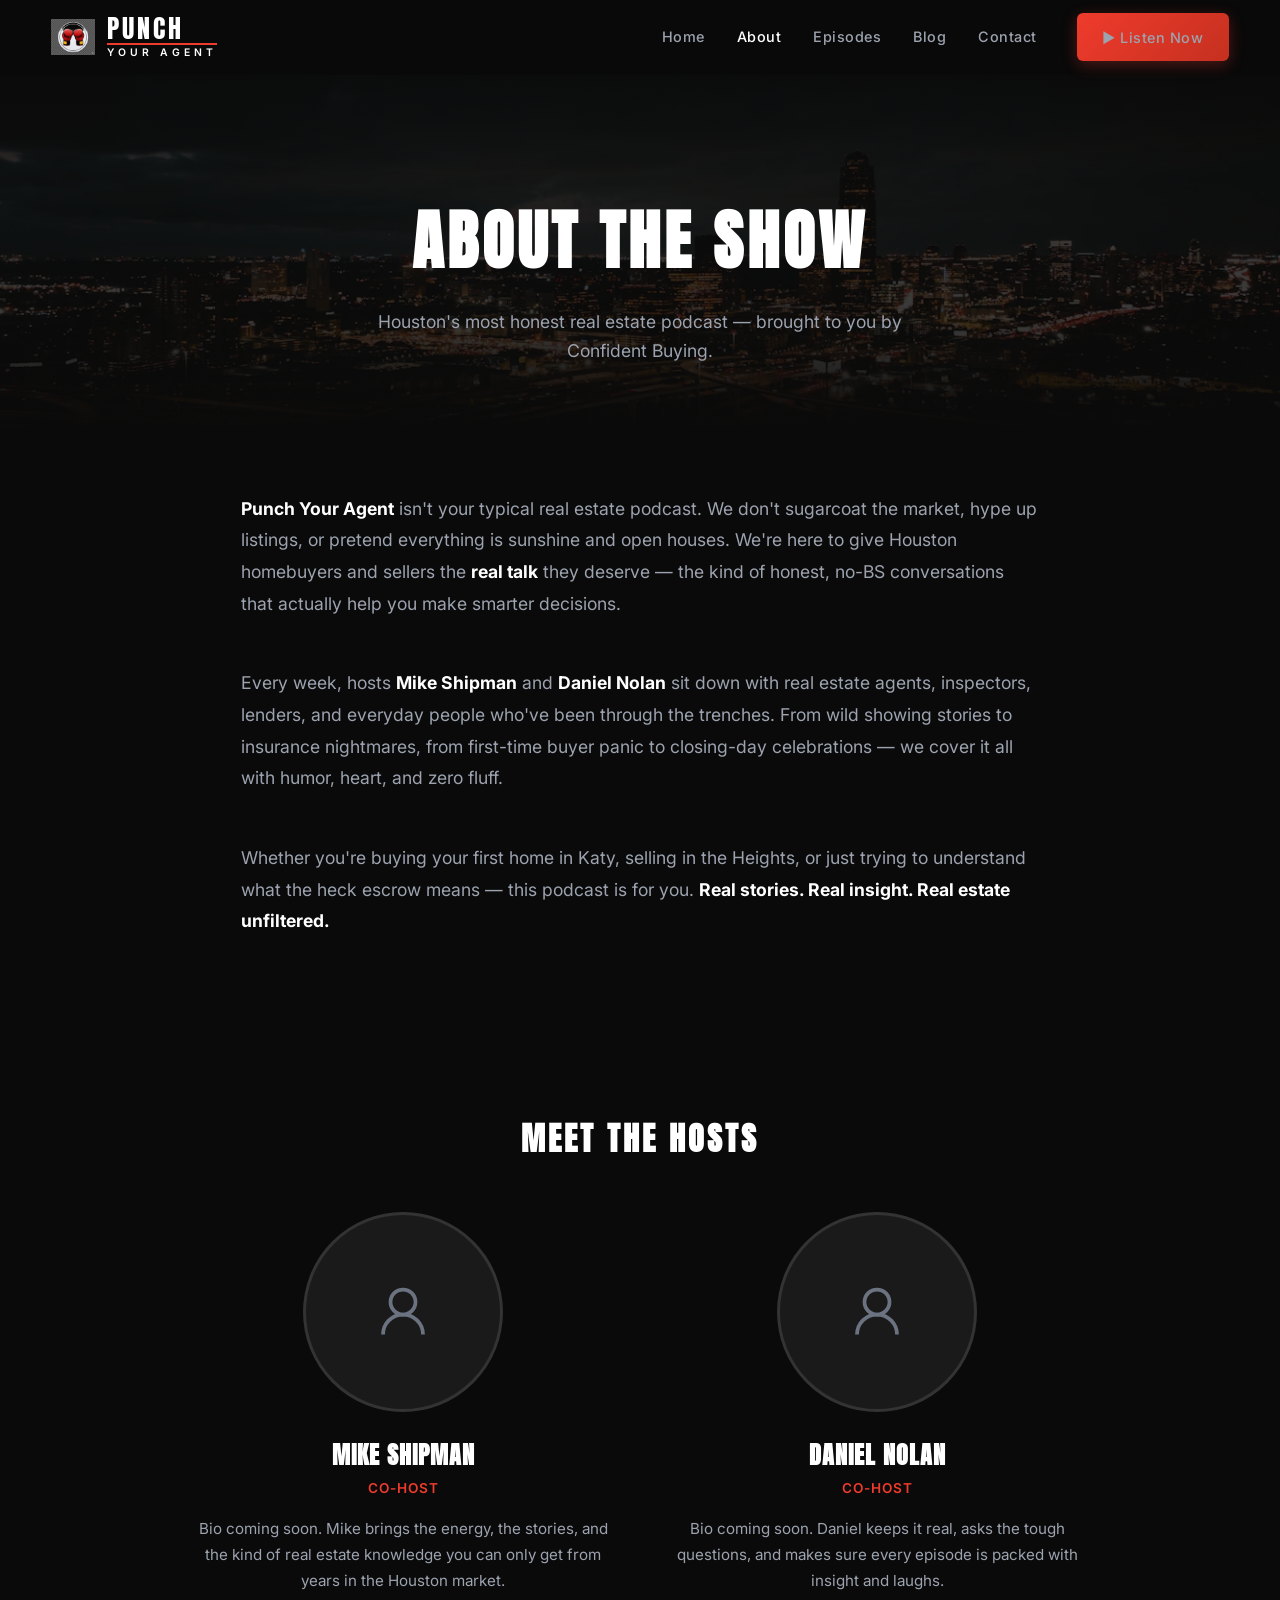
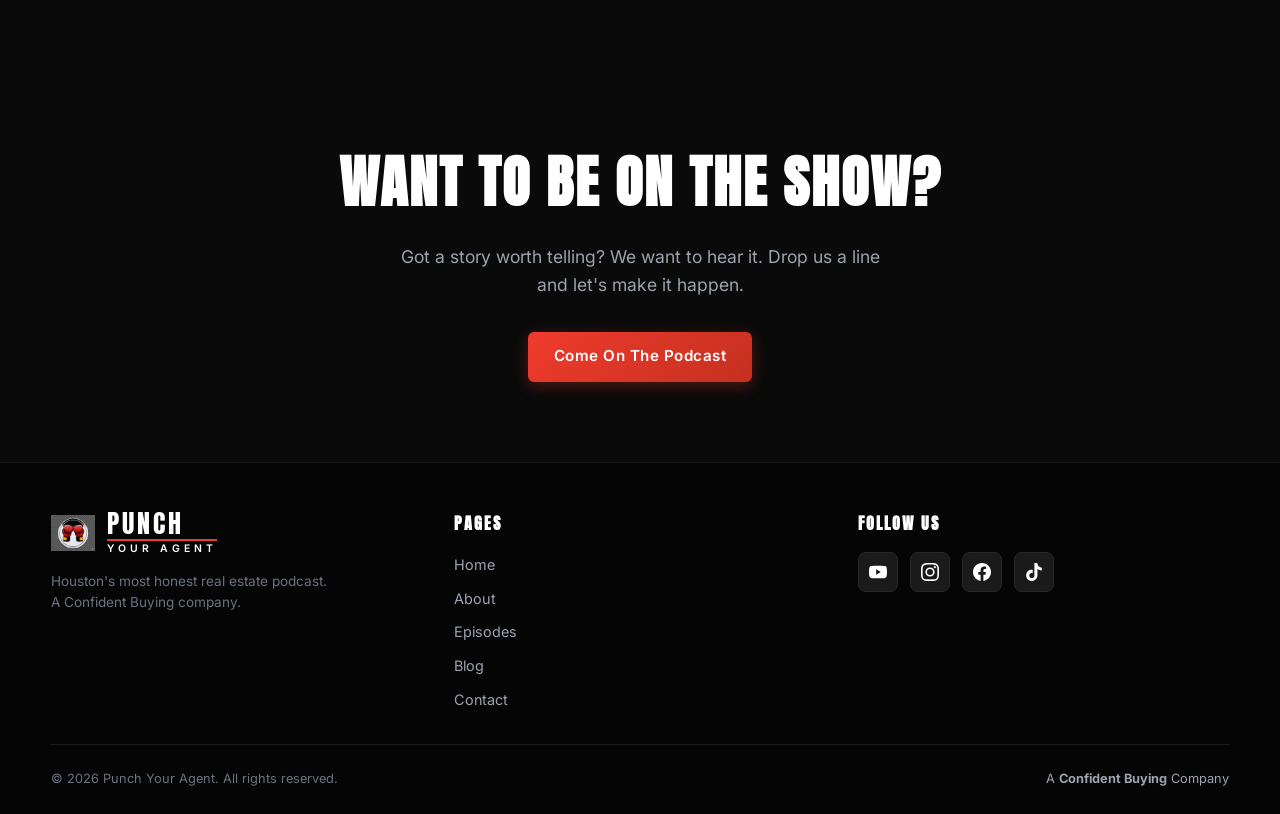
==== commit db0f2baa: "Fix mobile nav and production polish" ====
--- a/about.html
+++ b/about.html
@@ -12,7 +12,7 @@
   <link rel="preconnect" href="https://fonts.googleapis.com">
   <link rel="preconnect" href="https://fonts.gstatic.com" crossorigin>
   <link href="https://fonts.googleapis.com/css2?family=Anton&family=Inter:wght@400;500;600;700&family=Permanent+Marker&display=swap" rel="stylesheet">
-  <link rel="stylesheet" href="css/styles.css">
+  <link rel="stylesheet" href="css/styles.css?v=20260707">
 </head>
 <body>
 
@@ -31,7 +31,7 @@
         <li><a href="contact.html">Contact</a></li>
         <li class="nav-cta"><a href="episodes.html" class="btn btn-primary">&#9654; Listen Now</a></li>
       </ul>
-      <button class="mobile-menu-btn" id="mobileMenuBtn" aria-label="Toggle menu"><span></span><span></span><span></span></button>
+      <button class="mobile-menu-btn" id="mobileMenuBtn" aria-label="Toggle menu" aria-controls="mobileNav" aria-expanded="false"><span></span><span></span><span></span></button>
     </nav>
     <div class="mobile-nav" id="mobileNav">
       <a href="index.html">Home</a><a href="about.html">About</a><a href="episodes.html">Episodes</a><a href="blog.html">Blog</a><a href="contact.html">Contact</a>
@@ -110,19 +110,19 @@
       <div class="footer-social">
         <h4>Follow Us</h4>
         <div class="social-links">
-          <a href="https://youtube.com/punchyouragent" target="_blank" rel="noopener" class="social-link" aria-label="YouTube"><svg viewBox="0 0 24 24" fill="currentColor"><path d="M23.498 6.186a3.016 3.016 0 0 0-2.122-2.136C19.505 3.545 12 3.545 12 3.545s-7.505 0-9.377.505A3.017 3.017 0 0 0 .502 6.186C0 8.07 0 12 0 12s0 3.93.502 5.814a3.016 3.016 0 0 0 2.122 2.136c1.871.505 9.376.505 9.376.505s7.505 0 9.377-.505a3.015 3.015 0 0 0 2.122-2.136C24 15.93 24 12 24 12s0-3.93-.502-5.814zM9.545 15.568V8.432L15.818 12l-6.273 3.568z"/></svg></a>
-          <a href="#" class="social-link" aria-label="Instagram"><svg viewBox="0 0 24 24" fill="currentColor"><path d="M12 2.163c3.204 0 3.584.012 4.85.07 3.252.148 4.771 1.691 4.919 4.919.058 1.265.069 1.645.069 4.849 0 3.205-.012 3.584-.069 4.849-.149 3.225-1.664 4.771-4.919 4.919-1.266.058-1.644.07-4.85.07-3.204 0-3.584-.012-4.849-.07-3.26-.149-4.771-1.699-4.919-4.92-.058-1.265-.07-1.644-.07-4.849 0-3.204.013-3.583.07-4.849.149-3.227 1.664-4.771 4.919-4.919 1.266-.057 1.645-.069 4.849-.069zM12 0C8.741 0 8.333.014 7.053.072 2.695.272.273 2.69.073 7.052.014 8.333 0 8.741 0 12c0 3.259.014 3.668.072 4.948.2 4.358 2.618 6.78 6.98 6.98C8.333 23.986 8.741 24 12 24c3.259 0 3.668-.014 4.948-.072 4.354-.2 6.782-2.618 6.979-6.98.059-1.28.073-1.689.073-4.948 0-3.259-.014-3.667-.072-4.947-.196-4.354-2.617-6.78-6.979-6.98C15.668.014 15.259 0 12 0zm0 5.838a6.162 6.162 0 1 0 0 12.324 6.162 6.162 0 0 0 0-12.324zM12 16a4 4 0 1 1 0-8 4 4 0 0 1 0 8zm6.406-11.845a1.44 1.44 0 1 0 0 2.881 1.44 1.44 0 0 0 0-2.881z"/></svg></a>
-          <a href="#" class="social-link" aria-label="Facebook"><svg viewBox="0 0 24 24" fill="currentColor"><path d="M24 12.073c0-6.627-5.373-12-12-12s-12 5.373-12 12c0 5.99 4.388 10.954 10.125 11.854v-8.385H7.078v-3.47h3.047V9.43c0-3.007 1.792-4.669 4.533-4.669 1.312 0 2.686.235 2.686.235v2.953H15.83c-1.491 0-1.956.925-1.956 1.874v2.25h3.328l-.532 3.47h-2.796v8.385C19.612 23.027 24 18.062 24 12.073z"/></svg></a>
-          <a href="#" class="social-link" aria-label="TikTok"><svg viewBox="0 0 24 24" fill="currentColor"><path d="M12.525.02c1.31-.02 2.61-.01 3.91-.02.08 1.53.63 3.09 1.75 4.17 1.12 1.11 2.7 1.62 4.24 1.79v4.03c-1.44-.05-2.89-.35-4.2-.97-.57-.26-1.1-.59-1.62-.93-.01 2.92.01 5.84-.02 8.75-.08 1.4-.54 2.79-1.35 3.94-1.31 1.92-3.58 3.17-5.91 3.21-1.43.08-2.86-.31-4.08-1.03-2.02-1.19-3.44-3.37-3.65-5.71-.02-.5-.03-1-.01-1.49.18-1.9 1.12-3.72 2.58-4.96 1.66-1.44 3.98-2.13 6.15-1.72.02 1.48-.04 2.96-.04 4.44-.99-.32-2.15-.23-3.02.37-.63.41-1.11 1.04-1.36 1.75-.21.51-.15 1.07-.14 1.61.24 1.64 1.82 3.02 3.5 2.87 1.12-.01 2.19-.66 2.77-1.61.19-.33.4-.67.41-1.06.1-1.79.06-3.57.07-5.36.01-4.03-.01-8.05.02-12.07z"/></svg></a>
+          <a href="https://www.youtube.com/@PunchYourAgent" target="_blank" rel="noopener" class="social-link" aria-label="YouTube"><svg viewBox="0 0 24 24" fill="currentColor"><path d="M23.498 6.186a3.016 3.016 0 0 0-2.122-2.136C19.505 3.545 12 3.545 12 3.545s-7.505 0-9.377.505A3.017 3.017 0 0 0 .502 6.186C0 8.07 0 12 0 12s0 3.93.502 5.814a3.016 3.016 0 0 0 2.122 2.136c1.871.505 9.376.505 9.376.505s7.505 0 9.377-.505a3.015 3.015 0 0 0 2.122-2.136C24 15.93 24 12 24 12s0-3.93-.502-5.814zM9.545 15.568V8.432L15.818 12l-6.273 3.568z"/></svg></a>
+          <a href="https://www.instagram.com/punchyouragent/" target="_blank" rel="noopener" class="social-link" aria-label="Instagram"><svg viewBox="0 0 24 24" fill="currentColor"><path d="M12 2.163c3.204 0 3.584.012 4.85.07 3.252.148 4.771 1.691 4.919 4.919.058 1.265.069 1.645.069 4.849 0 3.205-.012 3.584-.069 4.849-.149 3.225-1.664 4.771-4.919 4.919-1.266.058-1.644.07-4.85.07-3.204 0-3.584-.012-4.849-.07-3.26-.149-4.771-1.699-4.919-4.92-.058-1.265-.07-1.644-.07-4.849 0-3.204.013-3.583.07-4.849.149-3.227 1.664-4.771 4.919-4.919 1.266-.057 1.645-.069 4.849-.069zM12 0C8.741 0 8.333.014 7.053.072 2.695.272.273 2.69.073 7.052.014 8.333 0 8.741 0 12c0 3.259.014 3.668.072 4.948.2 4.358 2.618 6.78 6.98 6.98C8.333 23.986 8.741 24 12 24c3.259 0 3.668-.014 4.948-.072 4.354-.2 6.782-2.618 6.979-6.98.059-1.28.073-1.689.073-4.948 0-3.259-.014-3.667-.072-4.947-.196-4.354-2.617-6.78-6.979-6.98C15.668.014 15.259 0 12 0zm0 5.838a6.162 6.162 0 1 0 0 12.324 6.162 6.162 0 0 0 0-12.324zM12 16a4 4 0 1 1 0-8 4 4 0 0 1 0 8zm6.406-11.845a1.44 1.44 0 1 0 0 2.881 1.44 1.44 0 0 0 0-2.881z"/></svg></a>
+          <a href="https://www.facebook.com/punchyouragent" target="_blank" rel="noopener" class="social-link" aria-label="Facebook"><svg viewBox="0 0 24 24" fill="currentColor"><path d="M24 12.073c0-6.627-5.373-12-12-12s-12 5.373-12 12c0 5.99 4.388 10.954 10.125 11.854v-8.385H7.078v-3.47h3.047V9.43c0-3.007 1.792-4.669 4.533-4.669 1.312 0 2.686.235 2.686.235v2.953H15.83c-1.491 0-1.956.925-1.956 1.874v2.25h3.328l-.532 3.47h-2.796v8.385C19.612 23.027 24 18.062 24 12.073z"/></svg></a>
+          <a href="https://www.tiktok.com/@punchyouragent" target="_blank" rel="noopener" class="social-link" aria-label="TikTok"><svg viewBox="0 0 24 24" fill="currentColor"><path d="M12.525.02c1.31-.02 2.61-.01 3.91-.02.08 1.53.63 3.09 1.75 4.17 1.12 1.11 2.7 1.62 4.24 1.79v4.03c-1.44-.05-2.89-.35-4.2-.97-.57-.26-1.1-.59-1.62-.93-.01 2.92.01 5.84-.02 8.75-.08 1.4-.54 2.79-1.35 3.94-1.31 1.92-3.58 3.17-5.91 3.21-1.43.08-2.86-.31-4.08-1.03-2.02-1.19-3.44-3.37-3.65-5.71-.02-.5-.03-1-.01-1.49.18-1.9 1.12-3.72 2.58-4.96 1.66-1.44 3.98-2.13 6.15-1.72.02 1.48-.04 2.96-.04 4.44-.99-.32-2.15-.23-3.02.37-.63.41-1.11 1.04-1.36 1.75-.21.51-.15 1.07-.14 1.61.24 1.64 1.82 3.02 3.5 2.87 1.12-.01 2.19-.66 2.77-1.61.19-.33.4-.67.41-1.06.1-1.79.06-3.57.07-5.36.01-4.03-.01-8.05.02-12.07z"/></svg></a>
         </div>
       </div>
     </div>
     <div class="footer-bottom">
-      <p>&copy; 2025 Punch Your Agent. All rights reserved.</p>
+      <p>&copy; 2026 Punch Your Agent. All rights reserved.</p>
       <p class="confident">A <strong>Confident Buying</strong> Company</p>
     </div>
   </footer>
 
-  <script src="js/main.js"></script>
+  <script src="js/main.js?v=20260707"></script>
 </body>
 </html>
--- a/css/styles.css
+++ b/css/styles.css
@@ -264,12 +264,16 @@
   left: 0;
   right: 0;
   bottom: 0;
+  min-height: 100vh;
+  min-height: 100dvh;
+  padding: 5.5rem 1.5rem 2rem;
   background: rgba(5, 5, 5, 0.98);
   z-index: 999;
   flex-direction: column;
   justify-content: center;
   align-items: center;
   gap: 2rem;
+  overflow-y: auto;
 }
 
 .mobile-nav.open {
@@ -286,6 +290,12 @@
 
 .mobile-nav a:hover {
   color: var(--red);
+}
+
+.mobile-nav .btn {
+  font-family: var(--font-body);
+  font-size: 0.95rem;
+  letter-spacing: 0.5px;
 }
 
 /* ---------- TICKER ---------- */
@@ -1703,6 +1713,11 @@
 }
 
 @media (max-width: 768px) {
+  .site-header {
+    backdrop-filter: none;
+    -webkit-backdrop-filter: none;
+  }
+
   .nav-links {
     display: none;
   }
